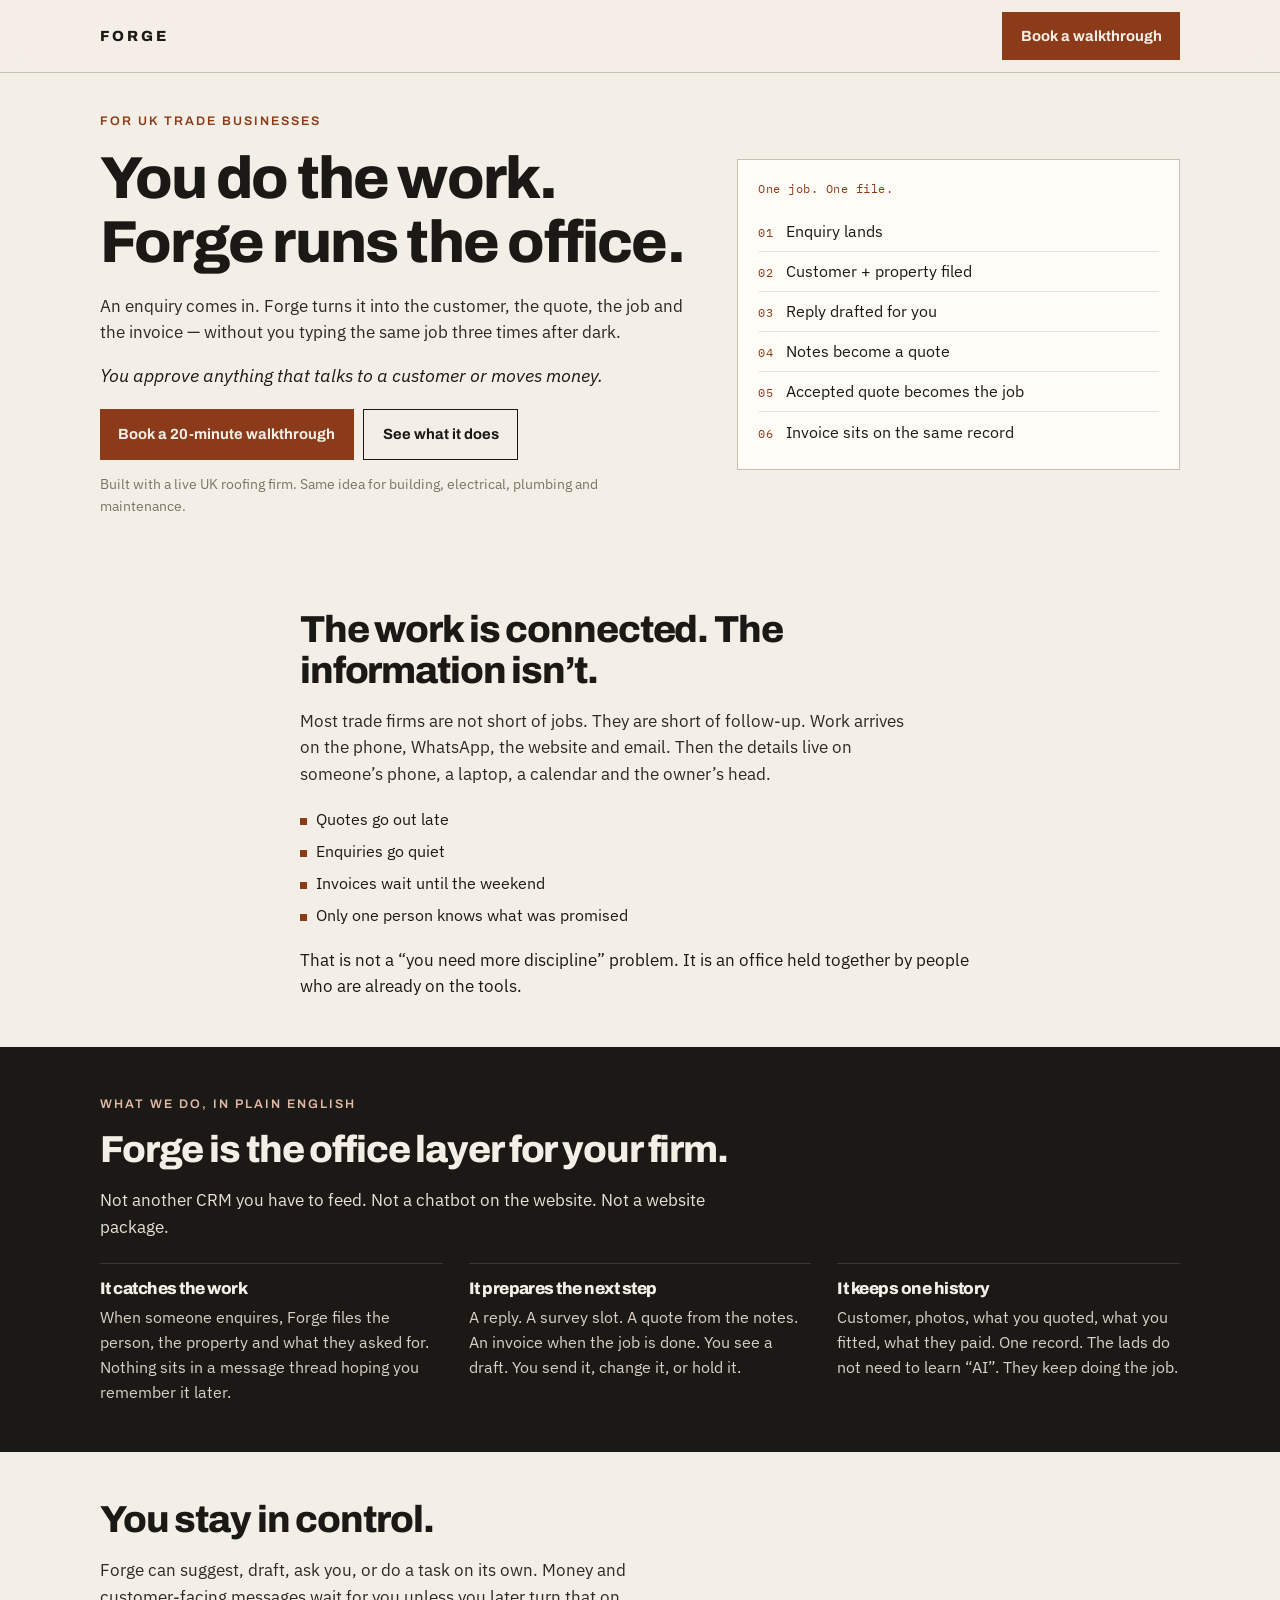
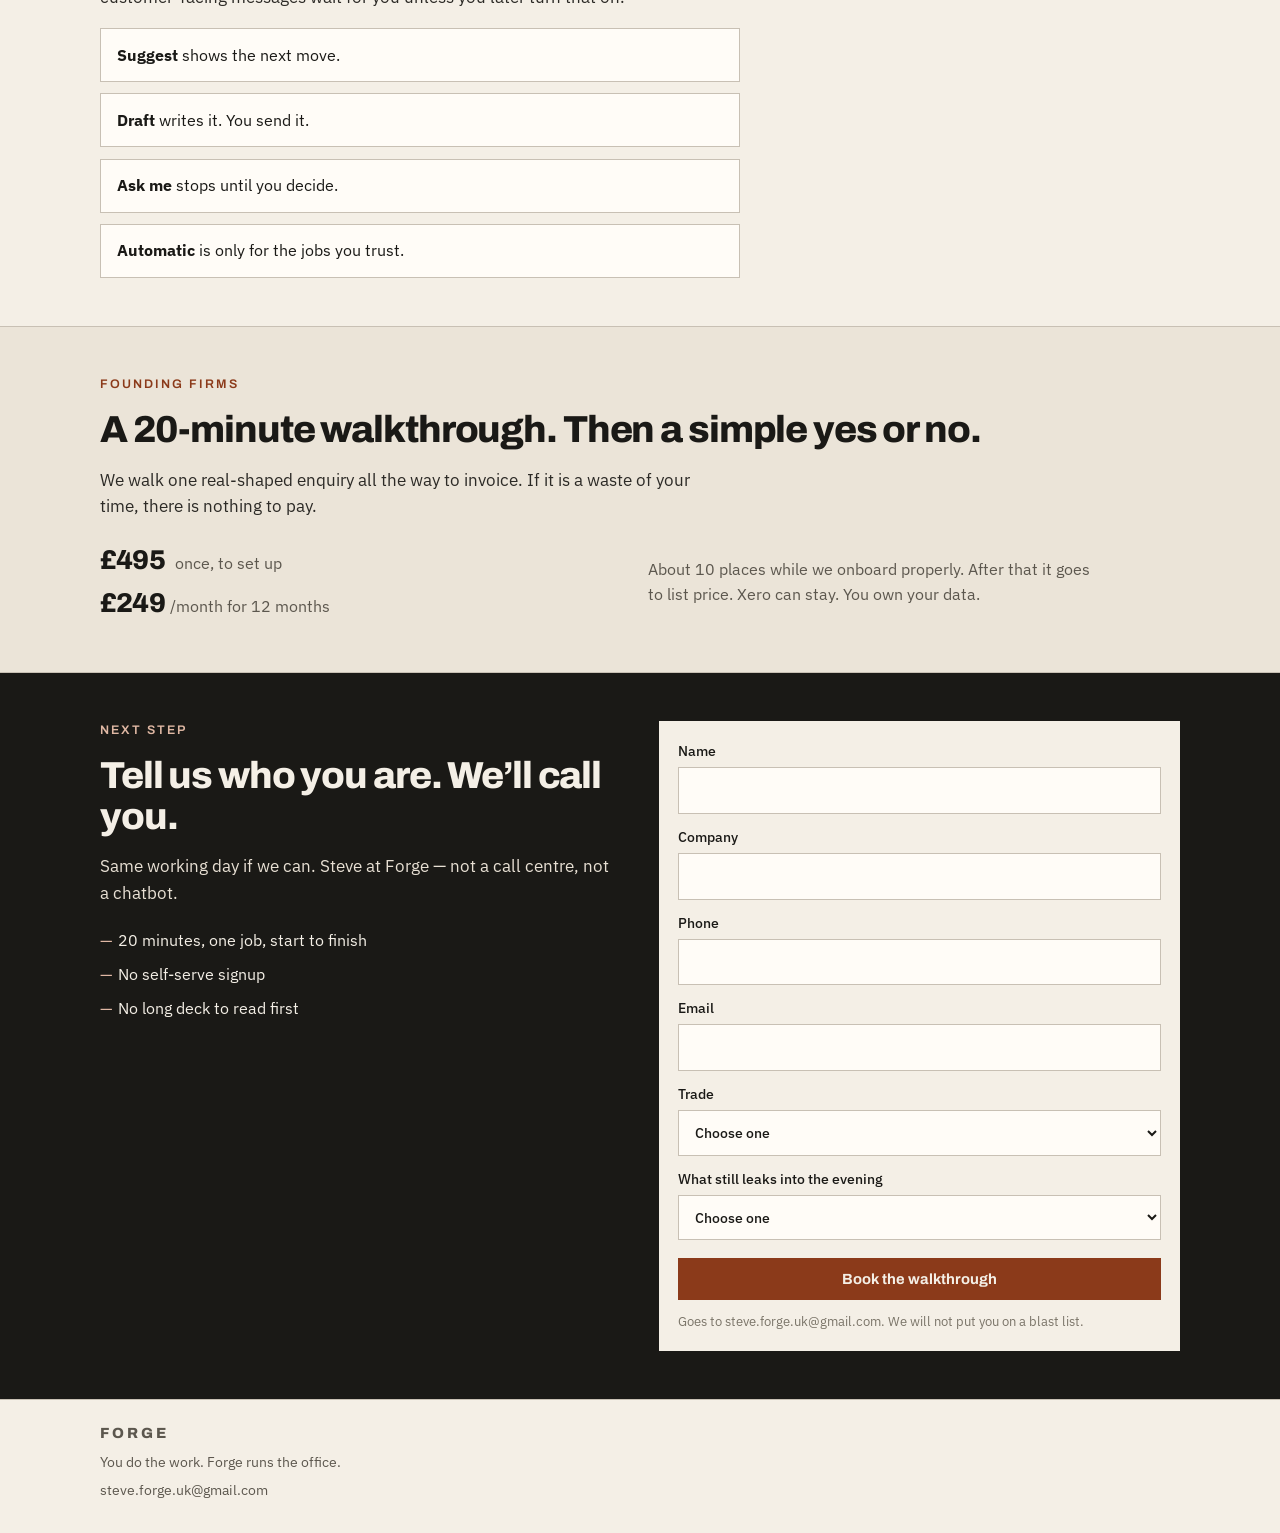
==== index.html @ c3102935 "Add Forge cold-email landing page" ====
<!DOCTYPE html>
<html lang="en-GB">
<head>
<meta charset="utf-8"/>
<meta name="viewport" content="width=device-width,initial-scale=1"/>
<title>Forge — You do the work. Forge runs the office.</title>
<meta name="description" content="Forge runs the office for UK trade businesses. An enquiry becomes the customer, the quote, the job and the invoice — you approve anything that talks to a customer or moves money."/>
<meta name="theme-color" content="#F4EFE6"/>
<meta name="robots" content="noindex,nofollow"/>
<meta property="og:title" content="Forge — You do the work. Forge runs the office."/>
<meta property="og:description" content="The office layer for UK trade businesses. Simple. You stay in control."/>
<meta property="og:type" content="website"/>
<link rel="preconnect" href="https://fonts.googleapis.com"/>
<link rel="preconnect" href="https://fonts.gstatic.com" crossorigin/>
<link href="https://fonts.googleapis.com/css2?family=Archivo:wght@600;700;800&family=IBM+Plex+Mono:wght@400;500&family=IBM+Plex+Sans:ital,wght@0,400;0,500;0,600;1,400&display=swap" rel="stylesheet"/>
<link rel="stylesheet" href="styles.css"/>
</head>
<body>
<a class="skip" href="#top">Skip to content</a>

<header class="nav">
  <div class="wrap nav-inner">
    <a class="logo" href="#top">FORGE</a>
    <a class="nav-cta" href="#talk">Book a walkthrough</a>
  </div>
</header>

<main id="top">

  <section class="hero">
    <div class="wrap hero-grid">
      <div>
        <p class="eyebrow">For UK trade businesses</p>
        <h1>You do the work.<br>Forge runs the office.</h1>
        <p class="lede">An enquiry comes in. Forge turns it into the customer, the quote, the job and the invoice — without you typing the same job three times after dark.</p>
        <p class="lockup">You approve anything that talks to a customer or moves money.</p>
        <div class="btns">
          <a class="btn btn-primary" href="#talk">Book a 20-minute walkthrough</a>
          <a class="btn btn-ghost" href="#how">See what it does</a>
        </div>
        <p class="fine">Built with a live UK roofing firm. Same idea for building, electrical, plumbing and maintenance.</p>
      </div>
      <aside class="card" aria-label="What Forge handles">
        <p class="mono card-kicker">One job. One file.</p>
        <ol class="mini-flow">
          <li><span>01</span> Enquiry lands</li>
          <li><span>02</span> Customer + property filed</li>
          <li><span>03</span> Reply drafted for you</li>
          <li><span>04</span> Notes become a quote</li>
          <li><span>05</span> Accepted quote becomes the job</li>
          <li><span>06</span> Invoice sits on the same record</li>
        </ol>
      </aside>
    </div>
  </section>

  <section class="sec">
    <div class="wrap narrow">
      <h2>The work is connected. The information isn’t.</h2>
      <p class="intro">Most trade firms are not short of jobs. They are short of follow-up. Work arrives on the phone, WhatsApp, the website and email. Then the details live on someone’s phone, a laptop, a calendar and the owner’s head.</p>
      <ul class="split">
        <li>Quotes go out late</li>
        <li>Enquiries go quiet</li>
        <li>Invoices wait until the weekend</li>
        <li>Only one person knows what was promised</li>
      </ul>
      <p class="after">That is not a “you need more discipline” problem. It is an office held together by people who are already on the tools.</p>
    </div>
  </section>

  <section id="how" class="sec sec-ink">
    <div class="wrap">
      <p class="eyebrow light-eye">What we do, in plain English</p>
      <h2 class="light">Forge is the office layer for your firm.</h2>
      <p class="intro light">Not another CRM you have to feed. Not a chatbot on the website. Not a website package.</p>
      <div class="grid-3">
        <article>
          <h3>It catches the work</h3>
          <p>When someone enquires, Forge files the person, the property and what they asked for. Nothing sits in a message thread hoping you remember it later.</p>
        </article>
        <article>
          <h3>It prepares the next step</h3>
          <p>A reply. A survey slot. A quote from the notes. An invoice when the job is done. You see a draft. You send it, change it, or hold it.</p>
        </article>
        <article>
          <h3>It keeps one history</h3>
          <p>Customer, photos, what you quoted, what you fitted, what they paid. One record. The lads do not need to learn “AI”. They keep doing the job.</p>
        </article>
      </div>
    </div>
  </section>

  <section class="sec">
    <div class="wrap">
      <h2>You stay in control.</h2>
      <p class="intro">Forge can suggest, draft, ask you, or do a task on its own. Money and customer-facing messages wait for you unless you later turn that on.</p>
      <ul class="modes">
        <li><strong>Suggest</strong> shows the next move.</li>
        <li><strong>Draft</strong> writes it. You send it.</li>
        <li><strong>Ask me</strong> stops until you decide.</li>
        <li><strong>Automatic</strong> is only for the jobs you trust.</li>
      </ul>
    </div>
  </section>

  <section class="sec sec-paper2">
    <div class="wrap offer">
      <p class="eyebrow">Founding firms</p>
      <h2>A 20-minute walkthrough. Then a simple yes or no.</h2>
      <p class="intro">We walk one real-shaped enquiry all the way to invoice. If it is a waste of your time, there is nothing to pay.</p>
      <div class="price-row">
        <div>
          <p class="price">£495 <span>once, to set up</span></p>
          <p class="price">£249<span>/month for 12 months</span></p>
        </div>
        <p class="price-note">About 10 places while we onboard properly. After that it goes to list price. Xero can stay. You own your data.</p>
      </div>
    </div>
  </section>

  <section id="talk" class="sec sec-ink">
    <div class="wrap talk">
      <div>
        <p class="eyebrow light-eye">Next step</p>
        <h2 class="light">Tell us who you are. We’ll call you.</h2>
        <p class="intro light">Same working day if we can. Steve at Forge — not a call centre, not a chatbot.</p>
        <ul class="ticks light">
          <li>20 minutes, one job, start to finish</li>
          <li>No self-serve signup</li>
          <li>No long deck to read first</li>
        </ul>
      </div>

      <form class="form" action="https://formsubmit.co/steve.forge.uk@gmail.com" method="POST">
        <input type="hidden" name="_subject" value="Forge — Cold email interest"/>
        <input type="hidden" name="_template" value="table"/>
        <input type="hidden" name="_captcha" value="false"/>
        <input type="hidden" name="_next" id="next-url" value="thanks.html"/>
        <input type="hidden" name="page_version" value="cold-explain-v1"/>
        <input type="text" name="_honey" class="honey" tabindex="-1" autocomplete="off"/>

        <label>Name
          <input type="text" name="name" autocomplete="name" required/>
        </label>
        <label>Company
          <input type="text" name="company" autocomplete="organization" required/>
        </label>
        <label>Phone
          <input type="tel" name="phone" autocomplete="tel" required/>
        </label>
        <label>Email
          <input type="email" name="email" autocomplete="email" required/>
        </label>
        <label>Trade
          <select name="trade" required>
            <option value="" disabled selected>Choose one</option>
            <option>Roofing</option>
            <option>Building</option>
            <option>Electrical</option>
            <option>Plumbing</option>
            <option>Maintenance</option>
            <option>Landscaping</option>
            <option>Other trade</option>
          </select>
        </label>
        <label>What still leaks into the evening
          <select name="pain" required>
            <option value="" disabled selected>Choose one</option>
            <option>Enquiries dying</option>
            <option>Quotes too slow</option>
            <option>Follow-ups slipping</option>
            <option>Invoices late</option>
            <option>Too many apps</option>
            <option>Owner is the memory</option>
          </select>
        </label>
        <button class="btn btn-primary btn-block" type="submit">Book the walkthrough</button>
        <p class="form-fine">Goes to steve.forge.uk@gmail.com. We will not put you on a blast list.</p>
      </form>
    </div>
  </section>

</main>

<footer class="foot">
  <div class="wrap foot-inner">
    <span class="logo">FORGE</span>
    <p>You do the work. Forge runs the office.</p>
    <p><a href="mailto:steve.forge.uk@gmail.com">steve.forge.uk@gmail.com</a></p>
  </div>
</footer>

<script>
  (function () {
    var next = document.getElementById("next-url");
    if (!next) return;
    var path = location.pathname.replace(/[^/]+$/, "");
    next.value = location.origin + path + "thanks.html";
  })();
</script>
</body>
</html>
---- styles.css ----
:root{
  --paper:#F4EFE6;
  --paper-2:#EBE4D8;
  --ink:#1A1916;
  --rust:#8B3A1A;
  --steel:#5C574E;
  --muted:#7A7468;
  --rule:#C8C0B4;
  --cream:#FAF6EF;
  --white:#FFFcf7;
  --ink-2:#2C2A26;
}
*{box-sizing:border-box;margin:0;padding:0}
html{scroll-behavior:smooth}
@media(prefers-reduced-motion:reduce){html{scroll-behavior:auto}}
body{
  font-family:"IBM Plex Sans",system-ui,sans-serif;
  background:var(--paper);
  color:var(--ink);
  line-height:1.55;
  -webkit-font-smoothing:antialiased;
}
a{color:inherit}
.skip{
  position:absolute;left:-999px;top:0;background:var(--ink);color:var(--paper);padding:.6rem 1rem;z-index:100
}
.skip:focus{left:1rem;top:1rem}
.wrap{width:min(1080px,calc(100% - 2rem));margin:0 auto}
.wrap.narrow{width:min(680px,calc(100% - 2rem))}
.mono{font-family:"IBM Plex Mono",ui-monospace,monospace;letter-spacing:.04em;font-size:.78rem}
.eyebrow{
  font-family:"Archivo",sans-serif;font-weight:600;font-size:.78rem;
  letter-spacing:.16em;text-transform:uppercase;color:var(--rust);margin-bottom:1rem
}
.light-eye{color:#E0B8A4}
h1,h2,h3{font-family:"Archivo",sans-serif;font-weight:800;letter-spacing:-.03em;line-height:1.08}
h1{font-size:clamp(2.1rem,6.8vw,3.7rem);margin-bottom:1.1rem}
h2{font-size:clamp(1.55rem,3.8vw,2.35rem);margin-bottom:1rem}
h3{font-size:1.05rem;margin-bottom:.45rem}
.lede,.intro{font-size:1.08rem;max-width:38rem;color:var(--ink-2);margin-bottom:1rem}
.lockup{font-style:italic;font-size:1.12rem;margin:0 0 1.2rem}
.fine{font-size:.88rem;color:var(--muted);margin-top:.9rem;max-width:34rem}
.after{margin-top:1.2rem;font-size:1.05rem}
.light{color:#F4EFE6}
.intro.light{color:#E8E0D4}

.nav{
  position:sticky;top:0;z-index:40;
  background:rgba(244,239,230,.94);
  border-bottom:1px solid var(--rule);
  backdrop-filter:blur(10px)
}
.nav-inner{display:flex;align-items:center;justify-content:space-between;padding:.75rem 0}
.logo{font-family:"Archivo",sans-serif;font-weight:800;letter-spacing:.2em;font-size:.92rem;text-decoration:none}
.btn,.nav-cta{
  display:inline-flex;align-items:center;justify-content:center;
  font-family:"Archivo",sans-serif;font-weight:700;text-decoration:none;border:0;cursor:pointer;
  padding:.8rem 1.15rem;font-size:.92rem
}
.nav-cta,.btn-primary{background:var(--rust);color:var(--paper)}
.btn-ghost{background:transparent;color:var(--ink);border:1px solid var(--ink)}
.btn:hover,.nav-cta:hover{filter:brightness(1.08)}
.btn-block{width:100%;margin-top:.4rem}
.btns{display:flex;flex-wrap:wrap;gap:.6rem}

.hero{padding:2.4rem 0 2.8rem}
.hero-grid{display:grid;gap:1.6rem}
@media(min-width:880px){
  .hero-grid{grid-template-columns:1.15fr .85fr;align-items:center;gap:2.4rem}
}
.card{
  background:var(--white);
  border:1px solid var(--rule);
  padding:1.2rem 1.25rem 1.1rem
}
.card-kicker{color:var(--rust);margin-bottom:.8rem}
.mini-flow{list-style:none}
.mini-flow li{
  display:flex;gap:.75rem;align-items:baseline;
  padding:.45rem 0;border-bottom:1px solid var(--paper-2);font-size:1rem
}
.mini-flow li:last-child{border-bottom:0}
.mini-flow span{font-family:"IBM Plex Mono",ui-monospace,monospace;font-size:.72rem;color:var(--rust);letter-spacing:.08em}

.sec{padding:3rem 0}
.sec-ink{background:var(--ink);color:var(--paper)}
.sec-paper2{background:var(--paper-2);border-top:1px solid var(--rule);border-bottom:1px solid var(--rule)}

.split{list-style:none;margin:1.2rem 0 0;display:grid;gap:.45rem}
.split li{padding-left:1rem;position:relative}
.split li:before{content:"";position:absolute;left:0;top:.7rem;width:.45rem;height:.45rem;background:var(--rust)}

.grid-3{display:grid;gap:1.3rem;margin-top:1.4rem}
@media(min-width:800px){.grid-3{grid-template-columns:repeat(3,1fr);gap:1.6rem}}
.grid-3 article{border-top:1px solid #3A3732;padding-top:1rem}
.grid-3 p{color:#D8D0C4}

.modes{list-style:none;display:grid;gap:.7rem;margin-top:1.1rem;max-width:40rem}
.modes li{padding:.85rem 1rem;background:var(--white);border:1px solid var(--rule)}

.offer .price{font-family:"Archivo",sans-serif;font-weight:800;font-size:1.7rem;letter-spacing:-.03em}
.offer .price span{font-family:"IBM Plex Sans",sans-serif;font-weight:400;font-size:1rem;color:var(--steel);letter-spacing:0;margin-left:.35rem}
.price-row{display:grid;gap:1rem;margin-top:1.2rem}
@media(min-width:720px){.price-row{grid-template-columns:1fr 1fr;align-items:center}}
.price-note{color:var(--steel);max-width:28rem}

.talk{display:grid;gap:1.8rem}
@media(min-width:860px){.talk{grid-template-columns:1fr 1fr;align-items:start;gap:2.4rem}}
.ticks{list-style:none;margin-top:1rem}
.ticks li{padding:.3rem 0 .3rem 1.1rem;position:relative}
.ticks li:before{content:"—";position:absolute;left:0;color:#E0B8A4}

.form{
  background:var(--paper);
  color:var(--ink);
  padding:1.2rem;
  display:grid;gap:.75rem
}
.form label{display:grid;gap:.3rem;font-size:.9rem;font-weight:500}
.form input,.form select{
  font:inherit;padding:.7rem .7rem;border:1px solid var(--rule);background:var(--white);color:var(--ink)
}
.form input:focus,.form select:focus{outline:2px solid var(--rust);outline-offset:1px}
.form-fine{font-size:.8rem;color:var(--muted)}
.honey{position:absolute;left:-9999px;height:0;width:0;opacity:0}

.foot{border-top:1px solid var(--rule);padding:1.4rem 0 2rem;color:var(--steel);font-size:.9rem}
.foot-inner{display:grid;gap:.35rem}
.foot a{text-decoration:none}
.foot a:hover{color:var(--ink)}

.thanks{padding:4rem 0 5rem}
@media(max-width:480px){
  .nav-cta{padding:.65rem .85rem;font-size:.82rem}
}
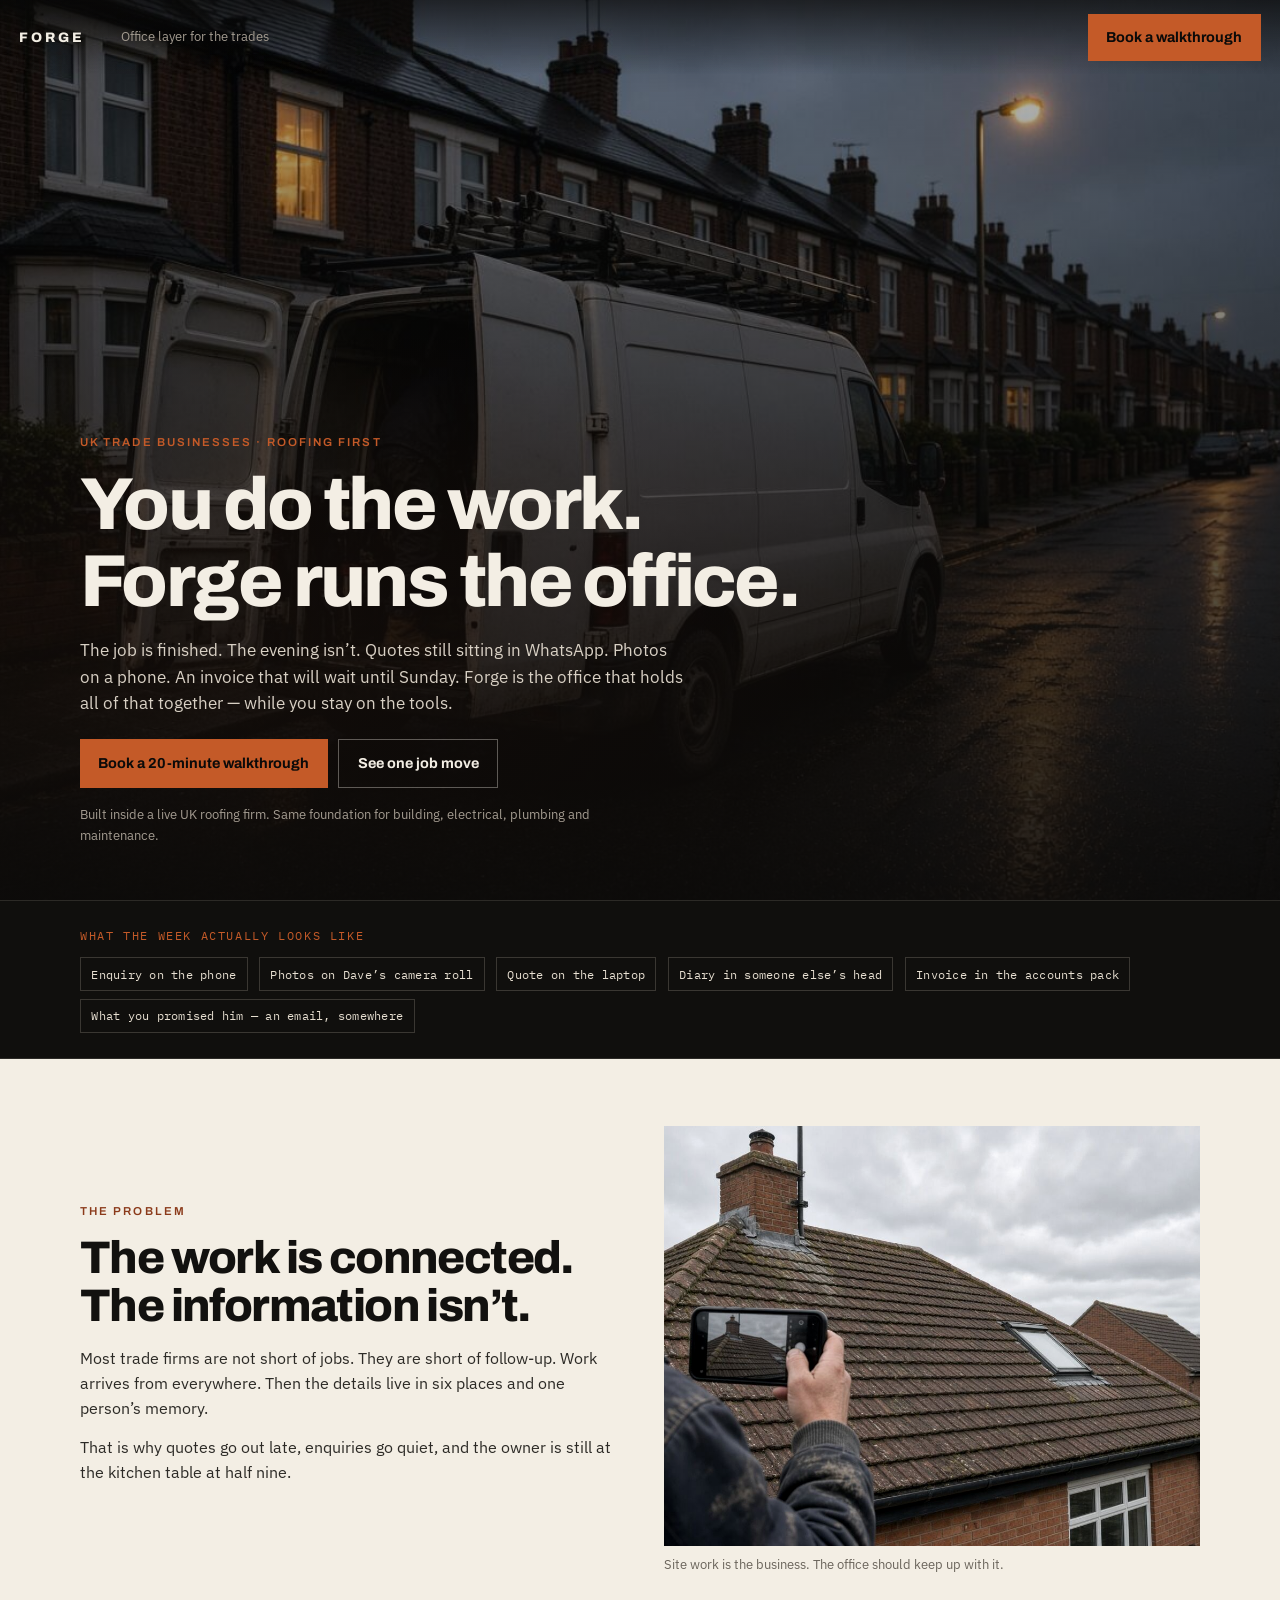
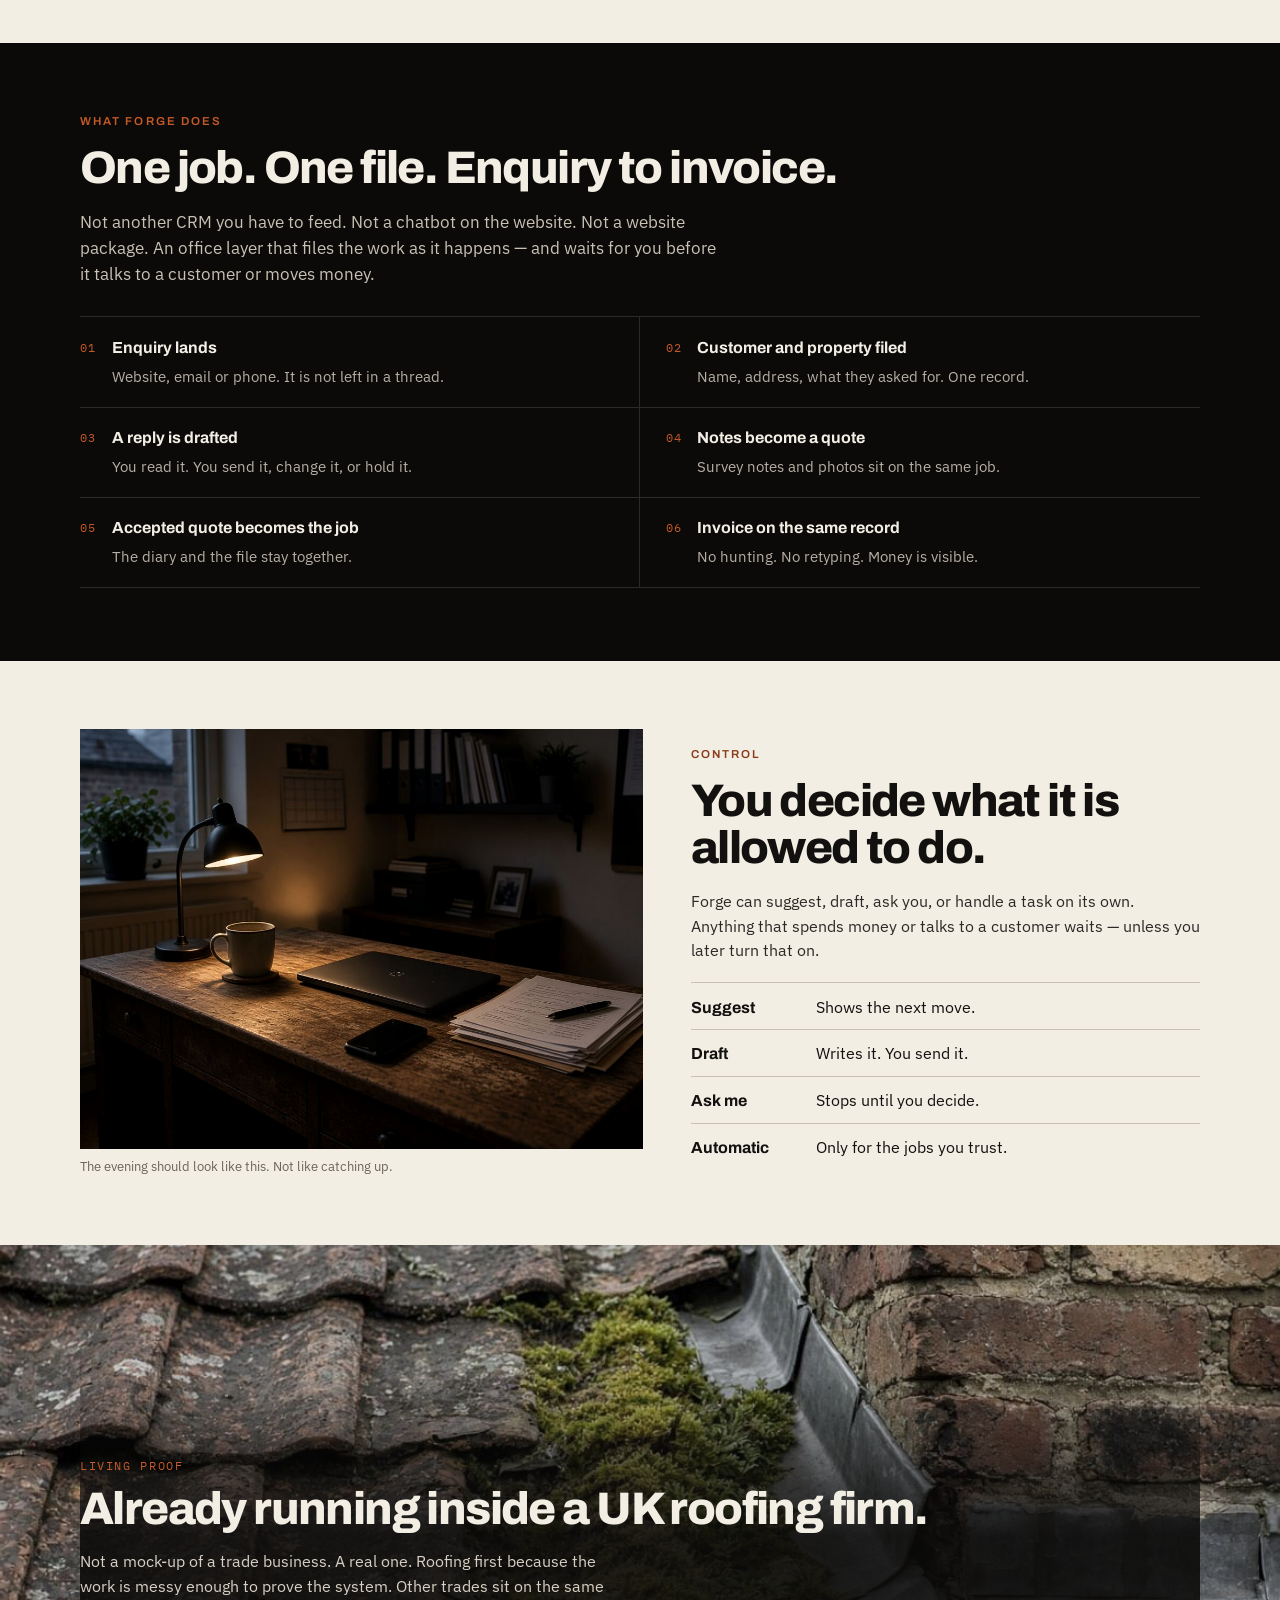
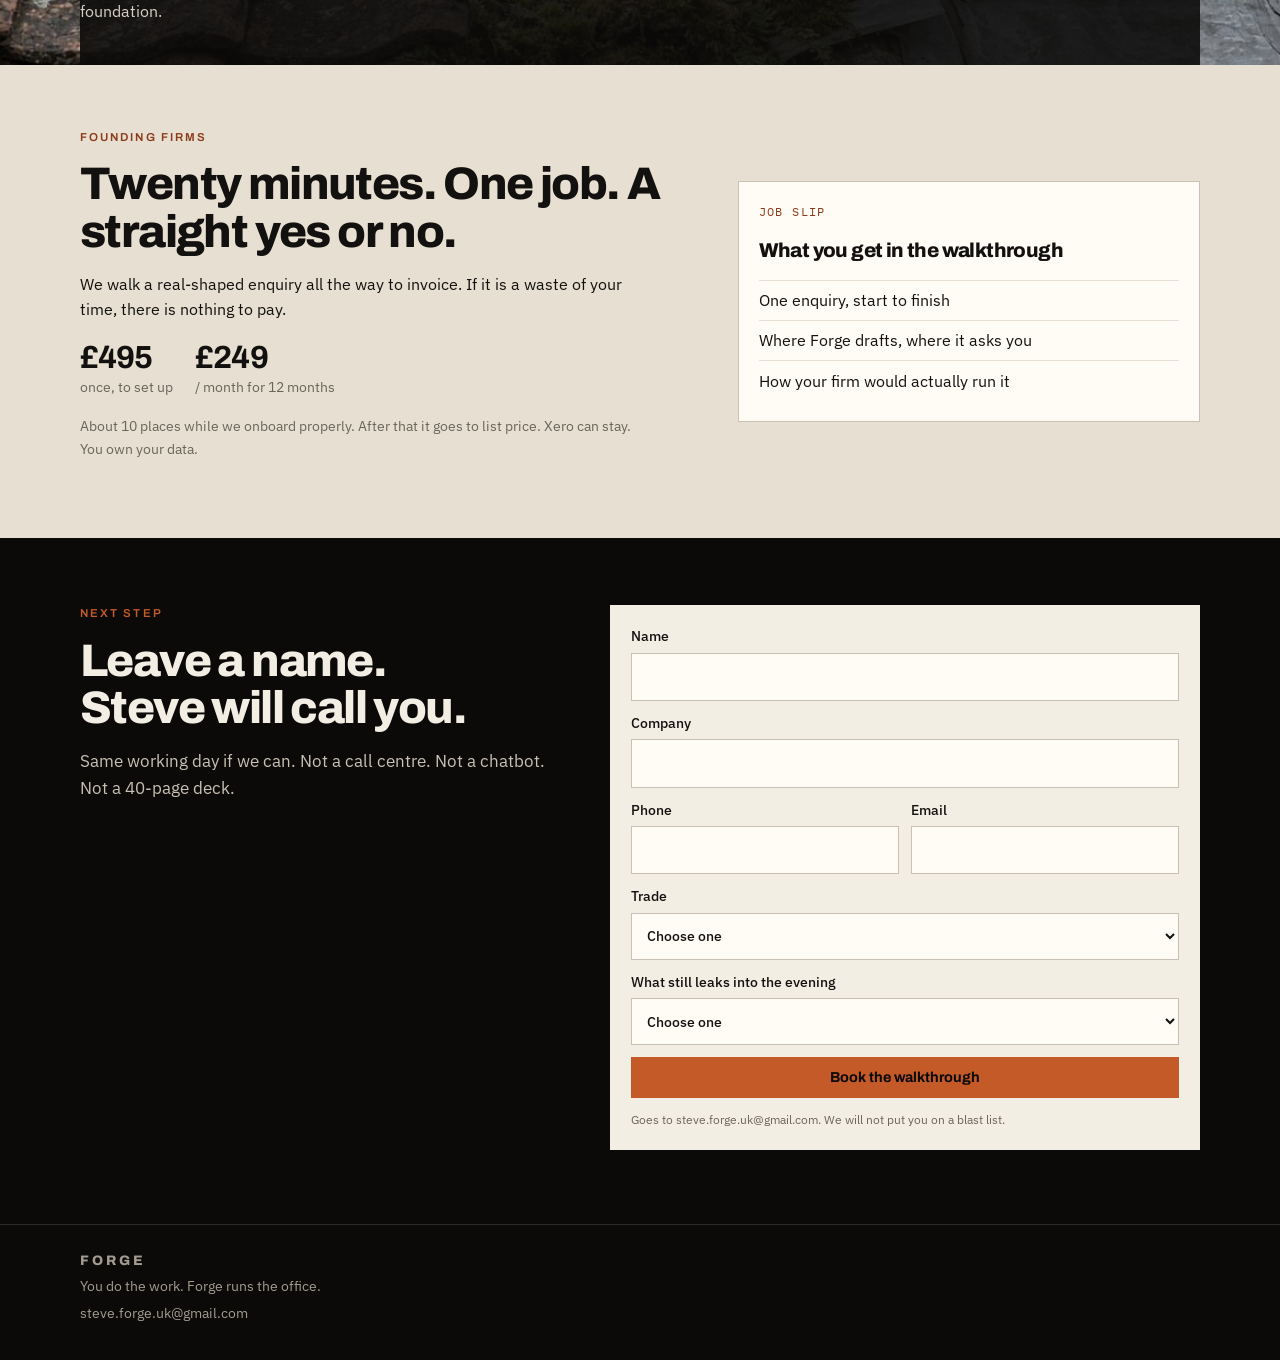
==== commit 636ad607: "Premium trade editorial redesign for cold-email page" ====
--- a/index.html
+++ b/index.html
@@ -4,131 +4,147 @@
 <meta charset="utf-8"/>
 <meta name="viewport" content="width=device-width,initial-scale=1"/>
 <title>Forge — You do the work. Forge runs the office.</title>
-<meta name="description" content="Forge runs the office for UK trade businesses. An enquiry becomes the customer, the quote, the job and the invoice — you approve anything that talks to a customer or moves money."/>
-<meta name="theme-color" content="#F4EFE6"/>
+<meta name="description" content="The office layer for UK trade firms. An enquiry becomes the customer, the quote, the job and the invoice. You stay on the tools. You approve anything that talks to a customer or moves money."/>
+<meta name="theme-color" content="#0B0A09"/>
 <meta name="robots" content="noindex,nofollow"/>
 <meta property="og:title" content="Forge — You do the work. Forge runs the office."/>
-<meta property="og:description" content="The office layer for UK trade businesses. Simple. You stay in control."/>
+<meta property="og:description" content="The office layer for UK trade businesses."/>
 <meta property="og:type" content="website"/>
 <link rel="preconnect" href="https://fonts.googleapis.com"/>
 <link rel="preconnect" href="https://fonts.gstatic.com" crossorigin/>
-<link href="https://fonts.googleapis.com/css2?family=Archivo:wght@600;700;800&family=IBM+Plex+Mono:wght@400;500&family=IBM+Plex+Sans:ital,wght@0,400;0,500;0,600;1,400&display=swap" rel="stylesheet"/>
+<link href="https://fonts.googleapis.com/css2?family=Archivo:wght@500;600;700;800&family=IBM+Plex+Mono:wght@400;500&family=IBM+Plex+Sans:ital,wght@0,400;0,500;0,600;1,400&display=swap" rel="stylesheet"/>
 <link rel="stylesheet" href="styles.css"/>
 </head>
 <body>
 <a class="skip" href="#top">Skip to content</a>
 
-<header class="nav">
-  <div class="wrap nav-inner">
-    <a class="logo" href="#top">FORGE</a>
-    <a class="nav-cta" href="#talk">Book a walkthrough</a>
-  </div>
+<header class="nav" id="nav">
+  <a class="logo" href="#top">FORGE</a>
+  <p class="nav-line">Office layer for the trades</p>
+  <a class="nav-cta" href="#talk">Book a walkthrough</a>
 </header>
 
 <main id="top">
 
   <section class="hero">
-    <div class="wrap hero-grid">
-      <div>
-        <p class="eyebrow">For UK trade businesses</p>
-        <h1>You do the work.<br>Forge runs the office.</h1>
-        <p class="lede">An enquiry comes in. Forge turns it into the customer, the quote, the job and the invoice — without you typing the same job three times after dark.</p>
-        <p class="lockup">You approve anything that talks to a customer or moves money.</p>
-        <div class="btns">
-          <a class="btn btn-primary" href="#talk">Book a 20-minute walkthrough</a>
-          <a class="btn btn-ghost" href="#how">See what it does</a>
+    <img class="hero-img" src="img/van-dusk.jpg" alt="A trade van at dusk after a day’s work"/>
+    <div class="hero-veil"></div>
+    <div class="hero-copy">
+      <p class="eyebrow">UK trade businesses · Roofing first</p>
+      <h1>You do the work.<br>Forge runs the office.</h1>
+      <p class="lede">The job is finished. The evening isn’t. Quotes still sitting in WhatsApp. Photos on a phone. An invoice that will wait until Sunday. Forge is the office that holds all of that together — while you stay on the tools.</p>
+      <div class="btns">
+        <a class="btn btn-primary" href="#talk">Book a 20-minute walkthrough</a>
+        <a class="btn btn-ghost" href="#how">See one job move</a>
+      </div>
+      <p class="fine">Built inside a live UK roofing firm. Same foundation for building, electrical, plumbing and maintenance.</p>
+    </div>
+  </section>
+
+  <section class="strip">
+    <div class="wrap strip-grid">
+      <p class="mono kicker">What the week actually looks like</p>
+      <ul>
+        <li>Enquiry on the phone</li>
+        <li>Photos on Dave’s camera roll</li>
+        <li>Quote on the laptop</li>
+        <li>Diary in someone else’s head</li>
+        <li>Invoice in the accounts pack</li>
+        <li>What you promised him — an email, somewhere</li>
+      </ul>
+    </div>
+  </section>
+
+  <section class="paper">
+    <div class="wrap pair">
+      <div>
+        <p class="eyebrow rust">The problem</p>
+        <h2>The work is connected.<br>The information isn’t.</h2>
+        <p>Most trade firms are not short of jobs. They are short of follow-up. Work arrives from everywhere. Then the details live in six places and one person’s memory.</p>
+        <p>That is why quotes go out late, enquiries go quiet, and the owner is still at the kitchen table at half nine.</p>
+      </div>
+      <figure>
+        <img src="img/survey-roof.jpg" alt="A roofer inspecting slates on a pitched roof"/>
+        <figcaption>Site work is the business. The office should keep up with it.</figcaption>
+      </figure>
+    </div>
+  </section>
+
+  <section id="how" class="dark">
+    <div class="wrap">
+      <p class="eyebrow">What Forge does</p>
+      <h2>One job. One file. Enquiry to invoice.</h2>
+      <p class="lede-dark">Not another CRM you have to feed. Not a chatbot on the website. Not a website package. An office layer that files the work as it happens — and waits for you before it talks to a customer or moves money.</p>
+      <ol class="steps">
+        <li><span>01</span><div><strong>Enquiry lands</strong><p>Website, email or phone. It is not left in a thread.</p></div></li>
+        <li><span>02</span><div><strong>Customer and property filed</strong><p>Name, address, what they asked for. One record.</p></div></li>
+        <li><span>03</span><div><strong>A reply is drafted</strong><p>You read it. You send it, change it, or hold it.</p></div></li>
+        <li><span>04</span><div><strong>Notes become a quote</strong><p>Survey notes and photos sit on the same job.</p></div></li>
+        <li><span>05</span><div><strong>Accepted quote becomes the job</strong><p>The diary and the file stay together.</p></div></li>
+        <li><span>06</span><div><strong>Invoice on the same record</strong><p>No hunting. No retyping. Money is visible.</p></div></li>
+      </ol>
+    </div>
+  </section>
+
+  <section class="paper">
+    <div class="wrap pair pair-rev">
+      <figure>
+        <img src="img/desk-calm.jpg" alt="A quiet workshop desk at the end of the day"/>
+        <figcaption>The evening should look like this. Not like catching up.</figcaption>
+      </figure>
+      <div>
+        <p class="eyebrow rust">Control</p>
+        <h2>You decide what it is allowed to do.</h2>
+        <p>Forge can suggest, draft, ask you, or handle a task on its own. Anything that spends money or talks to a customer waits — unless you later turn that on.</p>
+        <ul class="modes">
+          <li><span>Suggest</span> Shows the next move.</li>
+          <li><span>Draft</span> Writes it. You send it.</li>
+          <li><span>Ask me</span> Stops until you decide.</li>
+          <li><span>Automatic</span> Only for the jobs you trust.</li>
+        </ul>
+      </div>
+    </div>
+  </section>
+
+  <section class="band">
+    <img src="img/tiles-close.jpg" alt="Close detail of roof slates"/>
+    <div class="band-copy">
+      <p class="mono">Living proof</p>
+      <h2>Already running inside a UK roofing firm.</h2>
+      <p>Not a mock-up of a trade business. A real one. Roofing first because the work is messy enough to prove the system. Other trades sit on the same foundation.</p>
+    </div>
+  </section>
+
+  <section class="offer-sec">
+    <div class="wrap offer-grid">
+      <div>
+        <p class="eyebrow rust">Founding firms</p>
+        <h2>Twenty minutes. One job. A straight yes or no.</h2>
+        <p>We walk a real-shaped enquiry all the way to invoice. If it is a waste of your time, there is nothing to pay.</p>
+        <div class="prices">
+          <div><strong>£495</strong><span>once, to set up</span></div>
+          <div><strong>£249</strong><span>/ month for 12 months</span></div>
         </div>
-        <p class="fine">Built with a live UK roofing firm. Same idea for building, electrical, plumbing and maintenance.</p>
-      </div>
-      <aside class="card" aria-label="What Forge handles">
-        <p class="mono card-kicker">One job. One file.</p>
-        <ol class="mini-flow">
-          <li><span>01</span> Enquiry lands</li>
-          <li><span>02</span> Customer + property filed</li>
-          <li><span>03</span> Reply drafted for you</li>
-          <li><span>04</span> Notes become a quote</li>
-          <li><span>05</span> Accepted quote becomes the job</li>
-          <li><span>06</span> Invoice sits on the same record</li>
-        </ol>
+        <p class="fine-ink">About 10 places while we onboard properly. After that it goes to list price. Xero can stay. You own your data.</p>
+      </div>
+      <aside class="slip">
+        <p class="mono slip-k">Job slip</p>
+        <p class="slip-t">What you get in the walkthrough</p>
+        <ul>
+          <li>One enquiry, start to finish</li>
+          <li>Where Forge drafts, where it asks you</li>
+          <li>How your firm would actually run it</li>
+        </ul>
       </aside>
     </div>
   </section>
 
-  <section class="sec">
-    <div class="wrap narrow">
-      <h2>The work is connected. The information isn’t.</h2>
-      <p class="intro">Most trade firms are not short of jobs. They are short of follow-up. Work arrives on the phone, WhatsApp, the website and email. Then the details live on someone’s phone, a laptop, a calendar and the owner’s head.</p>
-      <ul class="split">
-        <li>Quotes go out late</li>
-        <li>Enquiries go quiet</li>
-        <li>Invoices wait until the weekend</li>
-        <li>Only one person knows what was promised</li>
-      </ul>
-      <p class="after">That is not a “you need more discipline” problem. It is an office held together by people who are already on the tools.</p>
-    </div>
-  </section>
-
-  <section id="how" class="sec sec-ink">
-    <div class="wrap">
-      <p class="eyebrow light-eye">What we do, in plain English</p>
-      <h2 class="light">Forge is the office layer for your firm.</h2>
-      <p class="intro light">Not another CRM you have to feed. Not a chatbot on the website. Not a website package.</p>
-      <div class="grid-3">
-        <article>
-          <h3>It catches the work</h3>
-          <p>When someone enquires, Forge files the person, the property and what they asked for. Nothing sits in a message thread hoping you remember it later.</p>
-        </article>
-        <article>
-          <h3>It prepares the next step</h3>
-          <p>A reply. A survey slot. A quote from the notes. An invoice when the job is done. You see a draft. You send it, change it, or hold it.</p>
-        </article>
-        <article>
-          <h3>It keeps one history</h3>
-          <p>Customer, photos, what you quoted, what you fitted, what they paid. One record. The lads do not need to learn “AI”. They keep doing the job.</p>
-        </article>
-      </div>
-    </div>
-  </section>
-
-  <section class="sec">
-    <div class="wrap">
-      <h2>You stay in control.</h2>
-      <p class="intro">Forge can suggest, draft, ask you, or do a task on its own. Money and customer-facing messages wait for you unless you later turn that on.</p>
-      <ul class="modes">
-        <li><strong>Suggest</strong> shows the next move.</li>
-        <li><strong>Draft</strong> writes it. You send it.</li>
-        <li><strong>Ask me</strong> stops until you decide.</li>
-        <li><strong>Automatic</strong> is only for the jobs you trust.</li>
-      </ul>
-    </div>
-  </section>
-
-  <section class="sec sec-paper2">
-    <div class="wrap offer">
-      <p class="eyebrow">Founding firms</p>
-      <h2>A 20-minute walkthrough. Then a simple yes or no.</h2>
-      <p class="intro">We walk one real-shaped enquiry all the way to invoice. If it is a waste of your time, there is nothing to pay.</p>
-      <div class="price-row">
-        <div>
-          <p class="price">£495 <span>once, to set up</span></p>
-          <p class="price">£249<span>/month for 12 months</span></p>
-        </div>
-        <p class="price-note">About 10 places while we onboard properly. After that it goes to list price. Xero can stay. You own your data.</p>
-      </div>
-    </div>
-  </section>
-
-  <section id="talk" class="sec sec-ink">
-    <div class="wrap talk">
-      <div>
-        <p class="eyebrow light-eye">Next step</p>
-        <h2 class="light">Tell us who you are. We’ll call you.</h2>
-        <p class="intro light">Same working day if we can. Steve at Forge — not a call centre, not a chatbot.</p>
-        <ul class="ticks light">
-          <li>20 minutes, one job, start to finish</li>
-          <li>No self-serve signup</li>
-          <li>No long deck to read first</li>
-        </ul>
+  <section id="talk" class="talk">
+    <div class="wrap talk-grid">
+      <div>
+        <p class="eyebrow">Next step</p>
+        <h2>Leave a name.<br>Steve will call you.</h2>
+        <p class="lede-dark">Same working day if we can. Not a call centre. Not a chatbot. Not a 40-page deck.</p>
       </div>
 
       <form class="form" action="https://formsubmit.co/steve.forge.uk@gmail.com" method="POST">
@@ -136,21 +152,15 @@
         <input type="hidden" name="_template" value="table"/>
         <input type="hidden" name="_captcha" value="false"/>
         <input type="hidden" name="_next" id="next-url" value="thanks.html"/>
-        <input type="hidden" name="page_version" value="cold-explain-v1"/>
+        <input type="hidden" name="page_version" value="cold-premium-v2"/>
         <input type="text" name="_honey" class="honey" tabindex="-1" autocomplete="off"/>
 
-        <label>Name
-          <input type="text" name="name" autocomplete="name" required/>
-        </label>
-        <label>Company
-          <input type="text" name="company" autocomplete="organization" required/>
-        </label>
-        <label>Phone
-          <input type="tel" name="phone" autocomplete="tel" required/>
-        </label>
-        <label>Email
-          <input type="email" name="email" autocomplete="email" required/>
-        </label>
+        <label>Name <input type="text" name="name" autocomplete="name" required/></label>
+        <label>Company <input type="text" name="company" autocomplete="organization" required/></label>
+        <div class="two">
+          <label>Phone <input type="tel" name="phone" autocomplete="tel" required/></label>
+          <label>Email <input type="email" name="email" autocomplete="email" required/></label>
+        </div>
         <label>Trade
           <select name="trade" required>
             <option value="" disabled selected>Choose one</option>
@@ -192,10 +202,15 @@
 
 <script>
   (function () {
+    var nav = document.getElementById("nav");
+    var onScroll = function () { nav.classList.toggle("solid", window.scrollY > 12); };
+    onScroll();
+    window.addEventListener("scroll", onScroll, { passive: true });
     var next = document.getElementById("next-url");
-    if (!next) return;
-    var path = location.pathname.replace(/[^/]+$/, "");
-    next.value = location.origin + path + "thanks.html";
+    if (next) {
+      var path = location.pathname.replace(/[^/]+$/, "");
+      next.value = location.origin + path + "thanks.html";
+    }
   })();
 </script>
 </body>
--- a/styles.css
+++ b/styles.css
@@ -1,135 +1,170 @@
 :root{
-  --paper:#F4EFE6;
-  --paper-2:#EBE4D8;
-  --ink:#1A1916;
-  --rust:#8B3A1A;
-  --steel:#5C574E;
-  --muted:#7A7468;
-  --rule:#C8C0B4;
-  --cream:#FAF6EF;
-  --white:#FFFcf7;
-  --ink-2:#2C2A26;
+  --void:#0B0A09;
+  --ink:#12110F;
+  --paper:#F3EEE4;
+  --paper-2:#E7DFD1;
+  --cream:#FAF6EE;
+  --white:#FFFCF6;
+  --muted:#8A8378;
+  --steel:#6A645B;
+  --rule:#2C2A26;
+  --rule-light:#C9C1B4;
+  --signal:#C45A28;
+  --signal-dim:#8B3A1A;
+  --display:"Archivo",system-ui,sans-serif;
+  --sans:"IBM Plex Sans",system-ui,sans-serif;
+  --mono:"IBM Plex Mono",ui-monospace,Menlo,monospace;
+  --ease:cubic-bezier(.22,.7,.2,1);
 }
 *{box-sizing:border-box;margin:0;padding:0}
 html{scroll-behavior:smooth}
-@media(prefers-reduced-motion:reduce){html{scroll-behavior:auto}}
+@media(prefers-reduced-motion:reduce){
+  html{scroll-behavior:auto}
+  *,*::before,*::after{animation:none!important;transition:none!important}
+}
 body{
-  font-family:"IBM Plex Sans",system-ui,sans-serif;
-  background:var(--paper);
-  color:var(--ink);
+  font-family:var(--sans);
+  background:var(--void);
+  color:var(--paper);
   line-height:1.55;
   -webkit-font-smoothing:antialiased;
+  text-rendering:optimizeLegibility;
 }
+img{max-width:100%;display:block}
 a{color:inherit}
-.skip{
-  position:absolute;left:-999px;top:0;background:var(--ink);color:var(--paper);padding:.6rem 1rem;z-index:100
+.skip{position:absolute;left:-999px;top:0;background:var(--paper);color:var(--ink);padding:.7rem 1rem;z-index:200}
+.skip:focus{left:1rem;top:1rem}
+.wrap{width:min(1120px,calc(100% - 2.2rem));margin:0 auto}
+.mono{font-family:var(--mono);letter-spacing:.04em}
+.eyebrow{
+  font-family:var(--display);font-weight:600;font-size:.72rem;
+  letter-spacing:.18em;text-transform:uppercase;color:var(--signal);margin-bottom:.9rem
 }
-.skip:focus{left:1rem;top:1rem}
-.wrap{width:min(1080px,calc(100% - 2rem));margin:0 auto}
-.wrap.narrow{width:min(680px,calc(100% - 2rem))}
-.mono{font-family:"IBM Plex Mono",ui-monospace,monospace;letter-spacing:.04em;font-size:.78rem}
-.eyebrow{
-  font-family:"Archivo",sans-serif;font-weight:600;font-size:.78rem;
-  letter-spacing:.16em;text-transform:uppercase;color:var(--rust);margin-bottom:1rem
-}
-.light-eye{color:#E0B8A4}
-h1,h2,h3{font-family:"Archivo",sans-serif;font-weight:800;letter-spacing:-.03em;line-height:1.08}
-h1{font-size:clamp(2.1rem,6.8vw,3.7rem);margin-bottom:1.1rem}
-h2{font-size:clamp(1.55rem,3.8vw,2.35rem);margin-bottom:1rem}
-h3{font-size:1.05rem;margin-bottom:.45rem}
-.lede,.intro{font-size:1.08rem;max-width:38rem;color:var(--ink-2);margin-bottom:1rem}
-.lockup{font-style:italic;font-size:1.12rem;margin:0 0 1.2rem}
-.fine{font-size:.88rem;color:var(--muted);margin-top:.9rem;max-width:34rem}
-.after{margin-top:1.2rem;font-size:1.05rem}
-.light{color:#F4EFE6}
-.intro.light{color:#E8E0D4}
+.eyebrow.rust{color:var(--signal-dim)}
+h1,h2{font-family:var(--display);font-weight:800;letter-spacing:-.035em;line-height:1.04}
+h1{font-size:clamp(2.35rem,7vw,4.6rem);margin-bottom:1.1rem}
+h2{font-size:clamp(1.7rem,4.2vw,2.85rem);margin-bottom:1rem}
+.lede{font-size:1.08rem;max-width:38rem;color:#D8D0C4;margin-bottom:1.35rem}
+.lede-dark{font-size:1.06rem;max-width:40rem;color:#C9C1B4;margin-bottom:1.8rem}
+.fine{font-size:.84rem;color:#A39B90;margin-top:1rem;max-width:34rem}
+.fine-ink{font-size:.9rem;color:var(--steel);margin-top:1rem;max-width:32rem}
 
 .nav{
-  position:sticky;top:0;z-index:40;
-  background:rgba(244,239,230,.94);
-  border-bottom:1px solid var(--rule);
-  backdrop-filter:blur(10px)
+  position:fixed;top:0;left:0;right:0;z-index:40;
+  display:flex;align-items:center;justify-content:space-between;gap:1rem;
+  padding:.85rem 1.2rem;
+  background:linear-gradient(180deg,rgba(11,10,9,.7),rgba(11,10,9,0));
+  transition:background .35s var(--ease),border-color .35s;
 }
-.nav-inner{display:flex;align-items:center;justify-content:space-between;padding:.75rem 0}
-.logo{font-family:"Archivo",sans-serif;font-weight:800;letter-spacing:.2em;font-size:.92rem;text-decoration:none}
-.btn,.nav-cta{
+.nav.solid{background:rgba(11,10,9,.94);border-bottom:1px solid var(--rule);backdrop-filter:blur(12px)}
+.logo{font-family:var(--display);font-weight:800;letter-spacing:.22em;font-size:.86rem;text-decoration:none}
+.nav-line{display:none;color:#A39B90;font-size:.82rem}
+@media(min-width:720px){.nav-line{display:block;margin-right:auto;margin-left:1.2rem}}
+.nav-cta,.btn{
   display:inline-flex;align-items:center;justify-content:center;
-  font-family:"Archivo",sans-serif;font-weight:700;text-decoration:none;border:0;cursor:pointer;
-  padding:.8rem 1.15rem;font-size:.92rem
+  font-family:var(--display);font-weight:700;text-decoration:none;border:0;cursor:pointer;
+  padding:.78rem 1.15rem;font-size:.9rem
 }
-.nav-cta,.btn-primary{background:var(--rust);color:var(--paper)}
-.btn-ghost{background:transparent;color:var(--ink);border:1px solid var(--ink)}
+.nav-cta,.btn-primary{background:var(--signal);color:var(--void)}
+.btn-ghost{background:transparent;color:var(--paper);border:1px solid rgba(243,238,228,.35)}
 .btn:hover,.nav-cta:hover{filter:brightness(1.08)}
-.btn-block{width:100%;margin-top:.4rem}
-.btns{display:flex;flex-wrap:wrap;gap:.6rem}
+.btn-block{width:100%}
+.btns{display:flex;flex-wrap:wrap;gap:.65rem}
 
-.hero{padding:2.4rem 0 2.8rem}
-.hero-grid{display:grid;gap:1.6rem}
+.hero{position:relative;min-height:100svh;display:flex;align-items:flex-end;padding:7rem 0 3.4rem}
+.hero-img{position:absolute;inset:0;width:100%;height:100%;object-fit:cover;object-position:center 40%}
+.hero-veil{
+  position:absolute;inset:0;
+  background:
+    linear-gradient(180deg,rgba(11,10,9,.25) 0%,rgba(11,10,9,.55) 42%,rgba(11,10,9,.92) 100%),
+    radial-gradient(120% 80% at 20% 80%,rgba(196,90,40,.18),transparent 55%);
+}
+.hero-copy{position:relative;width:min(1120px,calc(100% - 2.2rem));margin:0 auto}
+
+.strip{border-top:1px solid var(--rule);border-bottom:1px solid var(--rule);padding:1.6rem 0;background:#100F0D}
+.kicker{color:var(--signal);font-size:.72rem;letter-spacing:.14em;text-transform:uppercase;margin-bottom:.8rem}
+.strip ul{list-style:none;display:flex;flex-wrap:wrap;gap:.45rem .7rem}
+.strip li{
+  font-family:var(--mono);font-size:.78rem;letter-spacing:.02em;
+  border:1px solid #3A3732;padding:.4rem .65rem;color:#E7DFD1
+}
+
+.paper{background:var(--paper);color:var(--ink);padding:4.2rem 0}
+.paper p{max-width:36rem;color:#2C2A26;margin-bottom:.9rem}
+.pair{display:grid;gap:2rem;align-items:center}
 @media(min-width:880px){
-  .hero-grid{grid-template-columns:1.15fr .85fr;align-items:center;gap:2.4rem}
+  .pair{grid-template-columns:1fr 1fr;gap:3rem}
+  .pair-rev{grid-template-columns:1.05fr .95fr}
+  .pair-rev figure{order:-1}
 }
-.card{
-  background:var(--white);
-  border:1px solid var(--rule);
-  padding:1.2rem 1.25rem 1.1rem
+figure img{width:100%;height:min(420px,52vw);object-fit:cover;filter:saturate(.92) contrast(1.04)}
+figcaption{font-size:.82rem;color:var(--steel);margin-top:.55rem}
+
+.dark{padding:4.4rem 0 4.6rem}
+.steps{list-style:none;display:grid;gap:0;border-top:1px solid var(--rule)}
+@media(min-width:800px){.steps{grid-template-columns:1fr 1fr}}
+.steps li{
+  display:flex;gap:1rem;padding:1.15rem 1rem 1.15rem 0;
+  border-bottom:1px solid var(--rule)
 }
-.card-kicker{color:var(--rust);margin-bottom:.8rem}
-.mini-flow{list-style:none}
-.mini-flow li{
-  display:flex;gap:.75rem;align-items:baseline;
-  padding:.45rem 0;border-bottom:1px solid var(--paper-2);font-size:1rem
+@media(min-width:800px){
+  .steps li:nth-child(odd){padding-right:1.6rem;border-right:1px solid var(--rule)}
+  .steps li:nth-child(even){padding-left:1.6rem}
 }
-.mini-flow li:last-child{border-bottom:0}
-.mini-flow span{font-family:"IBM Plex Mono",ui-monospace,monospace;font-size:.72rem;color:var(--rust);letter-spacing:.08em}
+.steps span{font-family:var(--mono);font-size:.72rem;color:var(--signal);letter-spacing:.08em;padding-top:.2rem}
+.steps strong{display:block;font-family:var(--display);font-weight:700;margin-bottom:.25rem}
+.steps p{color:#B7AFA4;font-size:.95rem}
 
-.sec{padding:3rem 0}
-.sec-ink{background:var(--ink);color:var(--paper)}
-.sec-paper2{background:var(--paper-2);border-top:1px solid var(--rule);border-bottom:1px solid var(--rule)}
+.modes{list-style:none;margin-top:1.2rem;display:grid;gap:.55rem}
+.modes li{display:grid;grid-template-columns:7.2rem 1fr;gap:.6rem;align-items:baseline;border-top:1px solid var(--rule-light);padding-top:.7rem}
+.modes span{font-family:var(--display);font-weight:700}
 
-.split{list-style:none;margin:1.2rem 0 0;display:grid;gap:.45rem}
-.split li{padding-left:1rem;position:relative}
-.split li:before{content:"";position:absolute;left:0;top:.7rem;width:.45rem;height:.45rem;background:var(--rust)}
+.band{position:relative;min-height:420px;display:flex;align-items:flex-end}
+.band img{position:absolute;inset:0;width:100%;height:100%;object-fit:cover;filter:saturate(.85)}
+.band-copy{
+  position:relative;width:min(1120px,calc(100% - 2.2rem));margin:0 auto;padding:5rem 0 2.6rem;
+  background:linear-gradient(180deg,transparent,rgba(11,10,9,.88) 55%)
+}
+.band-copy .mono{color:var(--signal);font-size:.72rem;letter-spacing:.14em;text-transform:uppercase;margin-bottom:.7rem}
+.band-copy p{max-width:34rem;color:#D8D0C4}
 
-.grid-3{display:grid;gap:1.3rem;margin-top:1.4rem}
-@media(min-width:800px){.grid-3{grid-template-columns:repeat(3,1fr);gap:1.6rem}}
-.grid-3 article{border-top:1px solid #3A3732;padding-top:1rem}
-.grid-3 p{color:#D8D0C4}
+.offer-sec{background:var(--paper-2);color:var(--ink);padding:4rem 0}
+.offer-grid{display:grid;gap:2rem}
+@media(min-width:860px){.offer-grid{grid-template-columns:1.15fr .85fr;align-items:center}}
+.offer-sec p{max-width:36rem;margin-bottom:.9rem}
+.prices{display:flex;flex-wrap:wrap;gap:1.4rem;margin:1.3rem 0 .4rem}
+.prices strong{display:block;font-family:var(--display);font-size:2rem;letter-spacing:-.03em;line-height:1}
+.prices span{color:var(--steel);font-size:.9rem}
+.slip{background:var(--white);border:1px solid var(--rule-light);padding:1.3rem 1.25rem}
+.slip-k{color:var(--signal-dim);font-size:.72rem;letter-spacing:.12em;text-transform:uppercase}
+.slip-t{font-family:var(--display);font-weight:800;font-size:1.25rem;margin:.45rem 0 1rem;letter-spacing:-.03em}
+.slip ul{list-style:none}
+.slip li{padding:.45rem 0;border-top:1px solid var(--paper-2)}
 
-.modes{list-style:none;display:grid;gap:.7rem;margin-top:1.1rem;max-width:40rem}
-.modes li{padding:.85rem 1rem;background:var(--white);border:1px solid var(--rule)}
+.talk{padding:4.2rem 0 4.6rem}
+.talk-grid{display:grid;gap:2rem}
+@media(min-width:860px){.talk-grid{grid-template-columns:.9fr 1.1fr;gap:3rem;align-items:start}}
+.form{background:var(--paper);color:var(--ink);padding:1.3rem;display:grid;gap:.75rem}
+.form label{display:grid;gap:.32rem;font-size:.86rem;font-weight:500}
+.form input,.form select{
+  font:inherit;padding:.78rem .7rem;border:1px solid var(--rule-light);background:var(--white);color:var(--ink)
+}
+.form input:focus,.form select:focus{outline:2px solid var(--signal);outline-offset:1px}
+.two{display:grid;gap:.75rem}
+@media(min-width:560px){.two{grid-template-columns:1fr 1fr}}
+.form-fine{font-size:.78rem;color:var(--steel)}
+.honey{position:absolute;left:-9999px;opacity:0;height:0;width:0}
 
-.offer .price{font-family:"Archivo",sans-serif;font-weight:800;font-size:1.7rem;letter-spacing:-.03em}
-.offer .price span{font-family:"IBM Plex Sans",sans-serif;font-weight:400;font-size:1rem;color:var(--steel);letter-spacing:0;margin-left:.35rem}
-.price-row{display:grid;gap:1rem;margin-top:1.2rem}
-@media(min-width:720px){.price-row{grid-template-columns:1fr 1fr;align-items:center}}
-.price-note{color:var(--steel);max-width:28rem}
+.foot{border-top:1px solid var(--rule);padding:1.6rem 0 2.2rem;color:#A39B90;font-size:.88rem}
+.foot-inner{display:grid;gap:.3rem}
+.foot a{text-decoration:none}
+.foot a:hover{color:var(--paper)}
 
-.talk{display:grid;gap:1.8rem}
-@media(min-width:860px){.talk{grid-template-columns:1fr 1fr;align-items:start;gap:2.4rem}}
-.ticks{list-style:none;margin-top:1rem}
-.ticks li{padding:.3rem 0 .3rem 1.1rem;position:relative}
-.ticks li:before{content:"—";position:absolute;left:0;color:#E0B8A4}
-
-.form{
-  background:var(--paper);
-  color:var(--ink);
-  padding:1.2rem;
-  display:grid;gap:.75rem
+.thanks{min-height:100svh;display:flex;flex-direction:column}
+.thanks main{flex:1;display:flex;align-items:center;padding:7rem 0 4rem}
+.thanks h1{color:var(--paper)}
+.thanks .lede{color:#D8D0C4}
+.thanks .lockup{font-style:italic;margin:1rem 0 1.4rem}
+@media(max-width:480px){
+  .nav-cta{padding:.62rem .8rem;font-size:.8rem}
 }
-.form label{display:grid;gap:.3rem;font-size:.9rem;font-weight:500}
-.form input,.form select{
-  font:inherit;padding:.7rem .7rem;border:1px solid var(--rule);background:var(--white);color:var(--ink)
-}
-.form input:focus,.form select:focus{outline:2px solid var(--rust);outline-offset:1px}
-.form-fine{font-size:.8rem;color:var(--muted)}
-.honey{position:absolute;left:-9999px;height:0;width:0;opacity:0}
-
-.foot{border-top:1px solid var(--rule);padding:1.4rem 0 2rem;color:var(--steel);font-size:.9rem}
-.foot-inner{display:grid;gap:.35rem}
-.foot a{text-decoration:none}
-.foot a:hover{color:var(--ink)}
-
-.thanks{padding:4rem 0 5rem}
-@media(max-width:480px){
-  .nav-cta{padding:.65rem .85rem;font-size:.82rem}
-}
